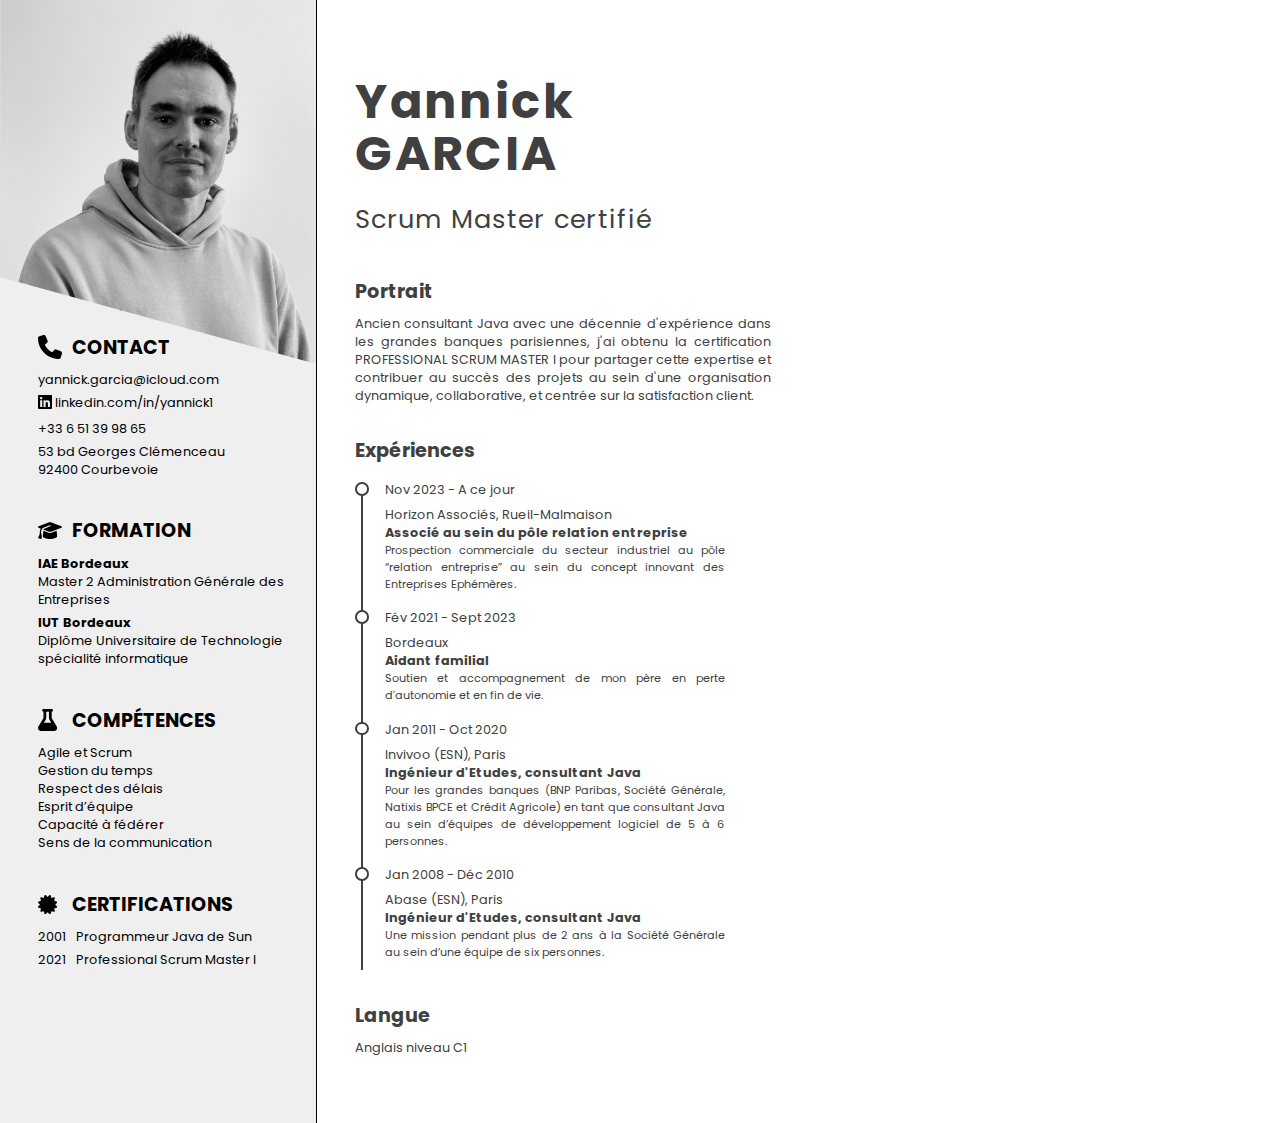
==== index.html @ c3a0c158 "first commit" ====
<!DOCTYPE html>
<html lang="en">
  <head>
    <meta charset="UTF-8" />
    <meta name="viewport" content="width=device-width, initial-scale=1.0" />
    <link rel="stylesheet" href="style.css" />
    <title>CV Yannick Garcia</title>
  </head>
  <!-- <body style="transform: scale(0.75);"> -->
  <body>
    <div class="container">
      <div class="page">
        <div class="left">
          <div class="photo">
            <img src="./assets/photo.jpeg" alt="" srcset="" />
            <div class="cache"></div>
          </div>
          <div class="summary">
            <div class="summary-overlay">
              <div class="left-block">
                <div class="left-title">
                  <div class="icon-title">
                    <svg xmlns="http://www.w3.org/2000/svg" viewBox="0 0 512 512">
                      <path
                        opacity="1"
                        d="m164.9 24.6c-7.7-18.6-28-28.5-47.4-23.2l-88 24c-17.4 4.8-29.5 20.6-29.5 38.6 0 247.4 200.6 448 448 448 18 0 33.8-12.1 38.6-29.5l24-88c5.3-19.4-4.6-39.7-23.2-47.4l-96-40c-16.3-6.8-35.2-2.1-46.3 11.6l-40.4 49.3c-70.4-33.3-127.4-90.3-160.7-160.7l49.3-40.3c13.7-11.2 18.4-30 11.6-46.3l-40-96z" />
                    </svg>
                  </div>
                  <div class="content">contact</div>
                </div>
                <div class="item">yannick.garcia@icloud.com</div>
                <div class="item space"></div>
                <div class="item with-icon">
                  <div>
                    <svg xmlns="http://www.w3.org/2000/svg" height="16" width="14" viewBox="0 0 448 512">
                      <path
                        opacity="1"
                        d="m416 32h-384.1c-17.6 0-31.9 14.5-31.9 32.3v383.4c0 17.8 14.3 32.3 31.9 32.3h384.1c17.6 0 32-14.5 32-32.3v-383.4c0-17.8-14.4-32.3-32-32.3zm-280.6 384h-66.4v-213.8h66.5v213.8zm-33.2-243c-21.3 0-38.5-17.3-38.5-38.5s17.2-38.5 38.5-38.5c21.2 0 38.5 17.3 38.5 38.5 0 21.3-17.2 38.5-38.5 38.5zm282.1 243h-66.4v-104c0-24.8-.5-56.7-34.5-56.7-34.6 0-39.9 27-39.9 54.9v105.8h-66.4v-213.8h63.7v29.2h.9c8.9-16.8 30.6-34.5 62.9-34.5 67.2 0 79.7 44.3 79.7 101.9z" />
                    </svg>
                  </div>
                  <div class="flex-align-self-start">&thinsp;linkedin.com/in/yannick1</div>
                </div>
                <div class="item space"></div>
                <div class="item">+33 6 51 39 98 65</div>
                <div class="item space"></div>
                <div class="item">53 bd Georges Clémenceau<br />92400 Courbevoie</div>
              </div>
              <div class="left-block">
                <div class="left-title">
                  <div class="icon-title">
                    <svg xmlns="http://www.w3.org/2000/svg" viewBox="0 0 640 512">
                      <path
                        opacity="1"
                        d="m320 32c-8.1 0-16.1 1.4-23.7 4.1l-280.5 101.3c-9.5 3.5-15.8 12.5-15.8 22.6s6.3 19.1 15.8 22.6l57.9 20.9c-16.4 25.8-25.7 56.3-25.7 88.4v28.1c0 28.4-10.8 57.7-22.3 80.8-6.5 13-13.9 25.8-22.5 37.6-3.2 4.3-4.1 9.9-2.3 15s6 8.9 11.2 10.2l64 16c4.2 1.1 8.7.3 12.4-2s6.3-6.1 7.1-10.4c8.6-42.8 4.3-81.2-2.1-108.7-3.2-14.2-7.5-28.7-13.5-42v-24.6c0-30.2 10.2-58.7 27.9-81.5 12.9-15.5 29.6-28 49.2-35.7l157-61.7c8.2-3.2 17.5.8 20.7 9s-.8 17.5-9 20.7l-157 61.7c-12.4 4.9-23.3 12.4-32.2 21.6l159.6 57.6c7.6 2.7 15.6 4.1 23.7 4.1s16.1-1.4 23.7-4.1l280.6-101c9.5-3.4 15.8-12.5 15.8-22.6s-6.3-19.1-15.8-22.6l-280.5-101.3c-7.6-2.7-15.6-4.1-23.7-4.1zm-192 376c0 35.3 86 72 192 72s192-36.7 192-72l-15.3-145.4-142.2 51.4c-11.1 4-22.8 6-34.5 6s-23.5-2-34.5-6l-142.2-51.4z" />
                    </svg>
                  </div>
                  <div class="content">formation</div>
                </div>
                <div class="title-item">IAE Bordeaux</div>
                <div class="item">Master 2 Administration Générale des Entreprises</div>
                <div class="item space"></div>
                <div class="title-item">IUT Bordeaux</div>
                <div class="item">Diplôme Universitaire de Technologie spécialité informatique</div>
              </div>
              <div class="left-block">
                <div class="left-title">
                  <div class="icon-title">
                    <svg xmlns="http://www.w3.org/2000/svg" viewBox="0 0 448 512">
                      <path
                        opacity="1"
                        d="M288 0H160 128C110.3 0 96 14.3 96 32s14.3 32 32 32V196.8c0 11.8-3.3 23.5-9.5 33.5L10.3 406.2C3.6 417.2 0 429.7 0 442.6C0 480.9 31.1 512 69.4 512H378.6c38.3 0 69.4-31.1 69.4-69.4c0-12.8-3.6-25.4-10.3-36.4L329.5 230.4c-6.2-10.1-9.5-21.7-9.5-33.5V64c17.7 0 32-14.3 32-32s-14.3-32-32-32H288zM192 196.8V64h64V196.8c0 23.7 6.6 46.9 19 67.1L309.5 320h-171L173 263.9c12.4-20.2 19-43.4 19-67.1z" />
                    </svg>
                  </div>
                  <div class="content">compétences</div>
                </div>
                <div class="item">Agile et Scrum</div>
                <div class="item">Gestion du temps</div>
                <div class="item">Respect des délais</div>
                <div class="item">Esprit d’équipe</div>
                <div class="item">Capacité à fédérer</div>
                <div class="item">Sens de la communication</div>
              </div>
              <div class="left-block">
                <div class="left-title">
                  <div class="icon-title">
                    <svg xmlns="http://www.w3.org/2000/svg" viewBox="0 0 512 512">
                      <path
                        opacity="1"
                        d="M211 7.3C205 1 196-1.4 187.6 .8s-14.9 8.9-17.1 17.3L154.7 80.6l-62-17.5c-8.4-2.4-17.4 0-23.5 6.1s-8.5 15.1-6.1 23.5l17.5 62L18.1 170.6c-8.4 2.1-15 8.7-17.3 17.1S1 205 7.3 211l46.2 45L7.3 301C1 307-1.4 316 .8 324.4s8.9 14.9 17.3 17.1l62.5 15.8-17.5 62c-2.4 8.4 0 17.4 6.1 23.5s15.1 8.5 23.5 6.1l62-17.5 15.8 62.5c2.1 8.4 8.7 15 17.1 17.3s17.3-.2 23.4-6.4l45-46.2 45 46.2c6.1 6.2 15 8.7 23.4 6.4s14.9-8.9 17.1-17.3l15.8-62.5 62 17.5c8.4 2.4 17.4 0 23.5-6.1s8.5-15.1 6.1-23.5l-17.5-62 62.5-15.8c8.4-2.1 15-8.7 17.3-17.1s-.2-17.4-6.4-23.4l-46.2-45 46.2-45c6.2-6.1 8.7-15 6.4-23.4s-8.9-14.9-17.3-17.1l-62.5-15.8 17.5-62c2.4-8.4 0-17.4-6.1-23.5s-15.1-8.5-23.5-6.1l-62 17.5L341.4 18.1c-2.1-8.4-8.7-15-17.1-17.3S307 1 301 7.3L256 53.5 211 7.3z" />
                    </svg>
                  </div>
                  <div class="content">certifications</div>
                </div>
                <div class="two-items">
                  <div class="item i1">2001</div>
                  <div class="item i2">Programmeur Java de Sun</div>
                </div>
                <div class="item space"></div>
                <div class="two-items">
                  <div class="item i1">2021</div>
                  <div class="item i2">Professional Scrum Master I</div>
                </div>
              </div>
            </div>
          </div>
        </div>
        <div class="right">
          <div class="espace-haut"></div>
          <div class="nom">Yannick<br />GARCIA</div>
          <div class="poste">Scrum Master certifié</div>
          <div class="espace-2"></div>
          <div class="right-titre">Portrait</div>
          <div class="right-content">Ancien consultant Java avec une décennie d'expérience dans les grandes banques parisiennes, j'ai obtenu la certification PROFESSIONAL SCRUM MASTER I pour partager cette expertise et contribuer au succès des projets au sein d'une organisation dynamique, collaborative, et centrée sur la satisfaction client.</div>
          <div class="espace-3"></div>
          <div class="right-titre">Expériences</div>
          <div class="">
            <div class="timeline__item">
              <span class="timeline__dot" id="b1"></span>
              <div>
                <div class="timeline__date">Nov 2023 - A ce jour</div>
                <div class="timeline__entreprise">Horizon Associés, Rueil-Malmaison</div>
                <div class="timeline__title">Associé au sein du pôle relation entreprise</div>
                <div class="timeline__item-body">
                  Prospection commerciale du secteur industriel au pôle “relation entreprise” au sein du concept innovant des Entreprises Ephémères.
                </div>
                <div class="espace-5"></div>
              </div>
            </div>
            <div class="timeline__item">
              <span class="timeline__dot"></span>
              <div>
                <div class="timeline__date">Fév 2021 - Sept 2023</div>
                <div class="timeline__entreprise">Bordeaux</div>
                <div class="timeline__title">Aidant familial</div>
                <div class="timeline__item-body">
                  Soutien et accompagnement de mon père en perte d'autonomie et en fin de vie.
                </div>
                <div class="espace-5"></div>
              </div>
            </div>
            <div class="timeline__item">
              <span class="timeline__dot"></span>
              <div>
                <div class="timeline__date">Jan 2011 - Oct 2020</div>
                <div class="timeline__entreprise">Invivoo (ESN), Paris</div>
                <div class="timeline__title">Ingénieur d'Etudes, consultant Java</div>
                <div class="timeline__item-body">
                  Pour les grandes banques (BNP Paribas, Société Générale, Natixis BPCE et Crédit
                  Agricole) en tant que consultant Java au sein d’équipes de développement logiciel de 5 à 6 personnes.</div>
                <div class="espace-5"></div>
              </div>
            </div>
            <div class="timeline__item">
              <span class="timeline__dot"></span>
              <div>
                <div class="timeline__date">Jan 2008 - Déc 2010</div>
                <div class="timeline__entreprise">Abase (ESN), Paris</div>
                <div class="timeline__title">Ingénieur d'Etudes, consultant Java</div>
                <div class="timeline__item-body">
                  Une mission pendant plus de 2 ans à la Société Générale au sein d’une équipe de six personnes.</div>
                <div class="espace-5"></div>
              </div>
            </div>
          </div>
          <div class="espace-4"></div>
          <div class="right-titre">Langue</div>
          <div class="right-content">Anglais niveau C1</div>
          <div class="espace-bas"></div>
        </div>
      </div>
    </div>
  </body>
</html>
---- style.css ----
@font-face {
  font-family: "PoppinsB";
  src: url("./assets/Poppins/Poppins-Bold.ttf") format("truetype");
  font-weight: bold;
  font-style: normal;
}

@font-face {
  font-family: "PoppinsR";
  src: url("./assets/Poppins/Poppins-Regular.ttf") format("truetype");
  font-weight: normal;
  font-style: normal;
}

@font-face {
  font-family: "PoppinsI";
  src: url("./assets/Poppins/Poppins-Italic.ttf") format("truetype");
  font-weight: normal;
  font-style: italic;
}

body {
  margin: 0;
  width: 21cm;
  height: 29.7cm;
}

.container {
  display: grid;
  place-content: center;
  background-color: black;
}

.page {
  height: 29.7cm;
  width: 21cm;
  background-color: white;
  display: grid;
  grid-template-columns: 40% 60%;
}

.left {
  background-color: #efefef;
  display: flex;
  flex-direction: column;
  border-right: 1px solid black;;
}

.photo {
  position: relative;
}

.photo img {
  width: 100%;
  height: 100%;
}

.photo .cache {
  position: absolute;
  top: 0;
  left: 0;
  width: 100%;
  height: 100%;
  z-index: 2;
  clip-path: polygon(0 76%, 0% 100%, 100% 100%);
  background-color: #efefef;
  transform: translateY(1px);
}

.summary {
  position: relative;
  height: 100%;
  background-color: #efefef;
}

.summary-overlay {
    position: absolute;
    background-color: transparent;
    color: black;
    display: flex;
    flex-direction: column;
    margin-left: 1cm;
    top: -.8cm;
    overflow: visible;
    z-index: 3;
}

.left-block {
  font-family: "PoppinsR";
  margin-bottom: 1cm;
}

.left-block .item {
  font-size: 0.8rem;
}

.left-block .item.space {
  height: 0.3rem;
}

.left-block .with-icon {
  display: flex;
  align-items: center;
}

.left-title {
  display: flex;
  align-items: center;
  margin-bottom: .25cm;
}

.icon-title {
  display: flex;
  align-items: center;
  width: .9cm;
}

.icon-title svg {
  width: 1.5rem;
}

.left-title .content {
  font-size: 1.2rem;;
  flex-grow: 1;
  font-family: "PoppinsB";
  text-transform: uppercase;
}

.flex-align-self-start {
  align-self: flex-start;
}

.title-item {
  font-family: "PoppinsB";
  font-size: 0.8rem;
}

.left-block .two-items {
  display: flex;
}

.left-block .two-items .i1 {
  width: 1cm;
}

.left-block .two-items .i2 {
  flex-grow: 1;
}

.summary-overlay .left-block:nth-child(3) svg,
.summary-overlay .left-block:nth-child(4) svg {
    width: 1.2rem;
}

.right {
  margin-left: 1cm;
  color: #404040;
}

.espace-haut {
  margin-block: 2cm;
}

.nom {
  font-family: "PoppinsB";
  font-size: 3rem;
  letter-spacing: 0.05em;
  line-height: 1.1;
}

.poste {
  font-family: "PoppinsR";
  font-size: 1.6rem;
  margin-block: .5cm;
  letter-spacing: 0.05em;
}

.espace-2 {
  margin-block: 1cm;
}

.espace-3 {
  margin-block: 0cm;
}

.right-titre {
  margin-block: .25cm;
  font-family: "PoppinsB";
  font-size: 1.2rem;
}

.right-content {
  font-family: "PoppinsR";
  font-size: .8rem;
  text-align: justify;
  max-width: 11cm;
}

.espace-3 {
  margin-block: .8cm;
}

.espace-4 {
  margin-block: .8cm;
}

.timeline {
  margin: auto;
  padding: 0 1.5em;
  width: 100%;
  max-width: 36em;
}

.timeline__item {
  position: relative;
}

.timeline__date {
  font-size: .8rem;
  line-height: 2rem;
}

.timeline__dot {
  background-color: white;
  border: 2px solid currentColor; 
  border-radius: 50%;
  display: inline-block;
  flex-shrink: 0;
  margin-block-start: 0.5rem;
  margin-inline-end: 1em;
  position: relative;
  width: 0.6rem;
  height: 0.6rem;
}

.timeline__item {
  font-family: "PoppinsR";
  display: flex;
}

.timeline__item:not(:last-child):before {
  background-color: currentColor;
  content: "";
  display: block;
  position: absolute;
  top: 1em;
  left: .34rem;
  width: 0.125rem;
  height: 100%;
}

.timeline__item:last-child:before {
  background-color: currentColor;
  content: "";
  display: block;
  position: absolute;
  top: 1em;
  left: .34rem;
  width: 0.125em;
  height: 85%;
}

.timeline__item-body {
  font-family: "PoppinsR";
  font-size: .7em;
  text-align: justify;
  max-width: 9cm;
}

.timeline__title {
  font-family: "PoppinsB";
  font-size: .8em;
}

.timeline__entreprise {
  font-size: .8rem;
}

.timeline__item-body--expanded {
  height: auto;
}

.espace-5 {
  margin-block-end: .25cm;
}

@print {
  #b1
}
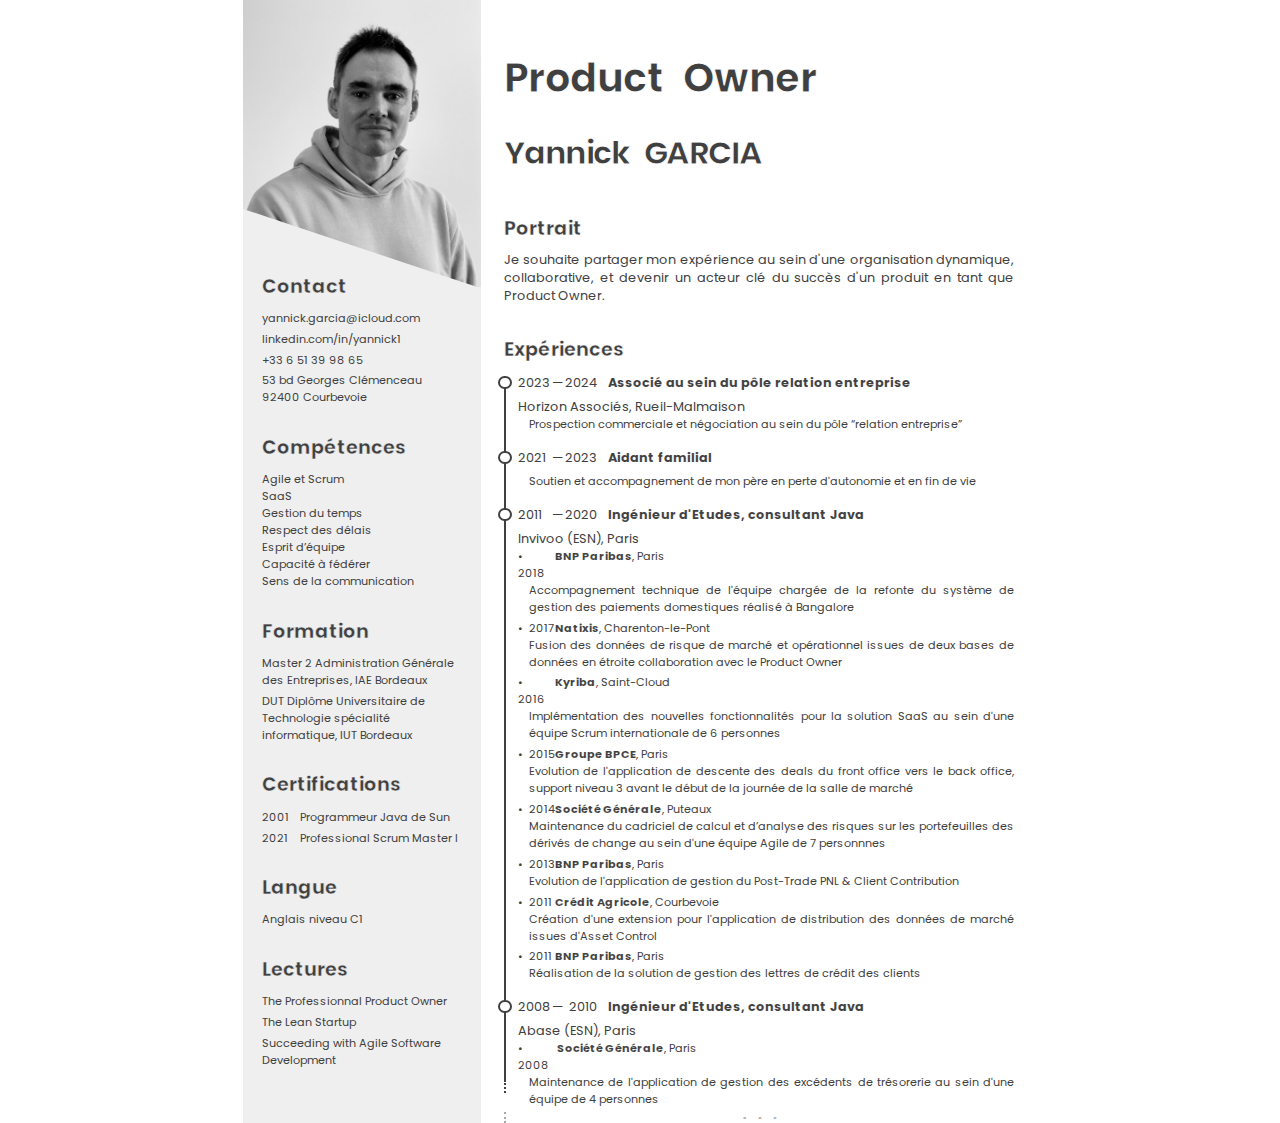
==== commit a6c2daf5: "po" ====
--- a/index.html
+++ b/index.html
@@ -3,8 +3,8 @@
   <head>
     <meta charset="UTF-8" />
     <meta name="viewport" content="width=device-width, initial-scale=1.0" />
-    <link rel="stylesheet" href="style.css" />
-    <title>CV Yannick Garcia</title>
+    <link rel="stylesheet" href="style2.css" />
+    <title>Yannick Garcia | Product Owner</title>
   </head>
   <!-- <body style="transform: scale(0.75);"> -->
   <body>
@@ -12,33 +12,36 @@
       <div class="page">
         <div class="left">
           <div class="photo">
-            <img src="./assets/photo.jpeg" alt="" srcset="" />
-            <div class="cache"></div>
+            <div class="photo-overlay">
+              <img src="./assets/photo.jpeg" alt="" srcset="" />
+              <div class="cache"></div>
+            </div>
           </div>
           <div class="summary">
             <div class="summary-overlay">
               <div class="left-block">
                 <div class="left-title">
-                  <div class="icon-title">
+                  <!-- <div class="icon-title">
                     <svg xmlns="http://www.w3.org/2000/svg" viewBox="0 0 512 512">
                       <path
                         opacity="1"
                         d="m164.9 24.6c-7.7-18.6-28-28.5-47.4-23.2l-88 24c-17.4 4.8-29.5 20.6-29.5 38.6 0 247.4 200.6 448 448 448 18 0 33.8-12.1 38.6-29.5l24-88c5.3-19.4-4.6-39.7-23.2-47.4l-96-40c-16.3-6.8-35.2-2.1-46.3 11.6l-40.4 49.3c-70.4-33.3-127.4-90.3-160.7-160.7l49.3-40.3c13.7-11.2 18.4-30 11.6-46.3l-40-96z" />
                     </svg>
-                  </div>
+                  </div> -->
                   <div class="content">contact</div>
                 </div>
                 <div class="item">yannick.garcia@icloud.com</div>
                 <div class="item space"></div>
                 <div class="item with-icon">
-                  <div>
+                  <!-- <div>
                     <svg xmlns="http://www.w3.org/2000/svg" height="16" width="14" viewBox="0 0 448 512">
                       <path
                         opacity="1"
                         d="m416 32h-384.1c-17.6 0-31.9 14.5-31.9 32.3v383.4c0 17.8 14.3 32.3 31.9 32.3h384.1c17.6 0 32-14.5 32-32.3v-383.4c0-17.8-14.4-32.3-32-32.3zm-280.6 384h-66.4v-213.8h66.5v213.8zm-33.2-243c-21.3 0-38.5-17.3-38.5-38.5s17.2-38.5 38.5-38.5c21.2 0 38.5 17.3 38.5 38.5 0 21.3-17.2 38.5-38.5 38.5zm282.1 243h-66.4v-104c0-24.8-.5-56.7-34.5-56.7-34.6 0-39.9 27-39.9 54.9v105.8h-66.4v-213.8h63.7v29.2h.9c8.9-16.8 30.6-34.5 62.9-34.5 67.2 0 79.7 44.3 79.7 101.9z" />
                     </svg>
-                  </div>
-                  <div class="flex-align-self-start">&thinsp;linkedin.com/in/yannick1</div>
+                  </div> -->
+                  <!-- <div class="flex-align-self-start">&thinsp;linkedin.com/in/yannick1</div> -->
+                  <div class="item">linkedin.com/in/yannick1</div>
                 </div>
                 <div class="item space"></div>
                 <div class="item">+33 6 51 39 98 65</div>
@@ -47,33 +50,17 @@
               </div>
               <div class="left-block">
                 <div class="left-title">
-                  <div class="icon-title">
-                    <svg xmlns="http://www.w3.org/2000/svg" viewBox="0 0 640 512">
-                      <path
-                        opacity="1"
-                        d="m320 32c-8.1 0-16.1 1.4-23.7 4.1l-280.5 101.3c-9.5 3.5-15.8 12.5-15.8 22.6s6.3 19.1 15.8 22.6l57.9 20.9c-16.4 25.8-25.7 56.3-25.7 88.4v28.1c0 28.4-10.8 57.7-22.3 80.8-6.5 13-13.9 25.8-22.5 37.6-3.2 4.3-4.1 9.9-2.3 15s6 8.9 11.2 10.2l64 16c4.2 1.1 8.7.3 12.4-2s6.3-6.1 7.1-10.4c8.6-42.8 4.3-81.2-2.1-108.7-3.2-14.2-7.5-28.7-13.5-42v-24.6c0-30.2 10.2-58.7 27.9-81.5 12.9-15.5 29.6-28 49.2-35.7l157-61.7c8.2-3.2 17.5.8 20.7 9s-.8 17.5-9 20.7l-157 61.7c-12.4 4.9-23.3 12.4-32.2 21.6l159.6 57.6c7.6 2.7 15.6 4.1 23.7 4.1s16.1-1.4 23.7-4.1l280.6-101c9.5-3.4 15.8-12.5 15.8-22.6s-6.3-19.1-15.8-22.6l-280.5-101.3c-7.6-2.7-15.6-4.1-23.7-4.1zm-192 376c0 35.3 86 72 192 72s192-36.7 192-72l-15.3-145.4-142.2 51.4c-11.1 4-22.8 6-34.5 6s-23.5-2-34.5-6l-142.2-51.4z" />
-                    </svg>
-                  </div>
-                  <div class="content">formation</div>
-                </div>
-                <div class="title-item">IAE Bordeaux</div>
-                <div class="item">Master 2 Administration Générale des Entreprises</div>
-                <div class="item space"></div>
-                <div class="title-item">IUT Bordeaux</div>
-                <div class="item">Diplôme Universitaire de Technologie spécialité informatique</div>
-              </div>
-              <div class="left-block">
-                <div class="left-title">
-                  <div class="icon-title">
+                  <!-- <div class="icon-title">
                     <svg xmlns="http://www.w3.org/2000/svg" viewBox="0 0 448 512">
                       <path
                         opacity="1"
                         d="M288 0H160 128C110.3 0 96 14.3 96 32s14.3 32 32 32V196.8c0 11.8-3.3 23.5-9.5 33.5L10.3 406.2C3.6 417.2 0 429.7 0 442.6C0 480.9 31.1 512 69.4 512H378.6c38.3 0 69.4-31.1 69.4-69.4c0-12.8-3.6-25.4-10.3-36.4L329.5 230.4c-6.2-10.1-9.5-21.7-9.5-33.5V64c17.7 0 32-14.3 32-32s-14.3-32-32-32H288zM192 196.8V64h64V196.8c0 23.7 6.6 46.9 19 67.1L309.5 320h-171L173 263.9c12.4-20.2 19-43.4 19-67.1z" />
                     </svg>
-                  </div>
+                  </div> -->
                   <div class="content">compétences</div>
                 </div>
                 <div class="item">Agile et Scrum</div>
+                <div class="item">SaaS</div>
                 <div class="item">Gestion du temps</div>
                 <div class="item">Respect des délais</div>
                 <div class="item">Esprit d’équipe</div>
@@ -82,13 +69,28 @@
               </div>
               <div class="left-block">
                 <div class="left-title">
-                  <div class="icon-title">
+                  <!-- <div class="icon-title">
+                    <svg xmlns="http://www.w3.org/2000/svg" viewBox="0 0 640 512">
+                      <path
+                        opacity="1"
+                        d="m320 32c-8.1 0-16.1 1.4-23.7 4.1l-280.5 101.3c-9.5 3.5-15.8 12.5-15.8 22.6s6.3 19.1 15.8 22.6l57.9 20.9c-16.4 25.8-25.7 56.3-25.7 88.4v28.1c0 28.4-10.8 57.7-22.3 80.8-6.5 13-13.9 25.8-22.5 37.6-3.2 4.3-4.1 9.9-2.3 15s6 8.9 11.2 10.2l64 16c4.2 1.1 8.7.3 12.4-2s6.3-6.1 7.1-10.4c8.6-42.8 4.3-81.2-2.1-108.7-3.2-14.2-7.5-28.7-13.5-42v-24.6c0-30.2 10.2-58.7 27.9-81.5 12.9-15.5 29.6-28 49.2-35.7l157-61.7c8.2-3.2 17.5.8 20.7 9s-.8 17.5-9 20.7l-157 61.7c-12.4 4.9-23.3 12.4-32.2 21.6l159.6 57.6c7.6 2.7 15.6 4.1 23.7 4.1s16.1-1.4 23.7-4.1l280.6-101c9.5-3.4 15.8-12.5 15.8-22.6s-6.3-19.1-15.8-22.6l-280.5-101.3c-7.6-2.7-15.6-4.1-23.7-4.1zm-192 376c0 35.3 86 72 192 72s192-36.7 192-72l-15.3-145.4-142.2 51.4c-11.1 4-22.8 6-34.5 6s-23.5-2-34.5-6l-142.2-51.4z" />
+                    </svg>
+                  </div> -->
+                  <div class="content">formation</div>
+                </div>
+                <div class="item">Master 2 Administration Générale des Entreprises, IAE Bordeaux</div>
+                <div class="item space"></div>
+                <div class="item">DUT Diplôme Universitaire de Technologie spécialité informatique, IUT Bordeaux</div>
+              </div>
+              <div class="left-block">
+                <div class="left-title">
+                  <!-- <div class="icon-title">
                     <svg xmlns="http://www.w3.org/2000/svg" viewBox="0 0 512 512">
                       <path
                         opacity="1"
                         d="M211 7.3C205 1 196-1.4 187.6 .8s-14.9 8.9-17.1 17.3L154.7 80.6l-62-17.5c-8.4-2.4-17.4 0-23.5 6.1s-8.5 15.1-6.1 23.5l17.5 62L18.1 170.6c-8.4 2.1-15 8.7-17.3 17.1S1 205 7.3 211l46.2 45L7.3 301C1 307-1.4 316 .8 324.4s8.9 14.9 17.3 17.1l62.5 15.8-17.5 62c-2.4 8.4 0 17.4 6.1 23.5s15.1 8.5 23.5 6.1l62-17.5 15.8 62.5c2.1 8.4 8.7 15 17.1 17.3s17.3-.2 23.4-6.4l45-46.2 45 46.2c6.1 6.2 15 8.7 23.4 6.4s14.9-8.9 17.1-17.3l15.8-62.5 62 17.5c8.4 2.4 17.4 0 23.5-6.1s8.5-15.1 6.1-23.5l-17.5-62 62.5-15.8c8.4-2.1 15-8.7 17.3-17.1s-.2-17.4-6.4-23.4l-46.2-45 46.2-45c6.2-6.1 8.7-15 6.4-23.4s-8.9-14.9-17.3-17.1l-62.5-15.8 17.5-62c2.4-8.4 0-17.4-6.1-23.5s-15.1-8.5-23.5-6.1l-62 17.5L341.4 18.1c-2.1-8.4-8.7-15-17.1-17.3S307 1 301 7.3L256 53.5 211 7.3z" />
                     </svg>
-                  </div>
+                  </div> -->
                   <div class="content">certifications</div>
                 </div>
                 <div class="two-items">
@@ -101,39 +103,76 @@
                   <div class="item i2">Professional Scrum Master I</div>
                 </div>
               </div>
+              <div class="left-block">
+                <div class="left-title">
+                  <!-- <div class="icon-title">
+                    <svg viewBox="0 0 640 512" xmlns="http://www.w3.org/2000/svg">
+                      <path
+                        d="m0 128c0-35.3 28.7-64 64-64h192 48 16 256c35.3 0 64 28.7 64 64v256c0 35.3-28.7 64-64 64h-256-16-48-192c-35.3 0-64-28.7-64-64zm320 0v256h256v-256zm-141.7 47.9c-3.2-7.2-10.4-11.9-18.3-11.9s-15.1 4.7-18.3 11.9l-64 144c-4.5 10.1.1 21.9 10.2 26.4s21.9-.1 26.4-10.2l8.9-20.1h73.6l8.9 20.1c4.5 10.1 16.3 14.6 26.4 10.2s14.6-16.3 10.2-26.4zm-18.3 57.3 19 42.8h-38zm288-69.2c11 0 20 9 20 20v4h44 16c11 0 20 9 20 20s-9 20-20 20h-2l-1.6 4.5c-8.9 24.4-22.4 46.6-39.6 65.4.9.6 1.8 1.1 2.7 1.6l18.9 11.3c9.5 5.7 12.5 18 6.9 27.4s-18 12.5-27.4 6.9l-18.9-11.3c-4.5-2.7-8.8-5.5-13.1-8.5-10.6 7.5-21.9 14-34 19.4l-3.6 1.6c-10.1 4.5-21.9-.1-26.4-10.2s.1-21.9 10.2-26.4l3.6-1.6c6.4-2.9 12.6-6.1 18.5-9.8l-12.2-12.2c-7.8-7.8-7.8-20.5 0-28.3s20.5-7.8 28.3 0l14.6 14.6.5.5c12.4-13.1 22.5-28.3 29.8-45h-35.2-72c-11 0-20-9-20-20s9-20 20-20h52v-4c0-11 9-20 20-20z" />
+                    </svg>
+                  </div> -->
+                  <div class="content">Langue</div>
+                </div>
+                <div class="item">Anglais niveau C1</div>
+              </div>
+              <div class="left-block">
+                <div class="left-title">
+                  <!-- <div class="icon-title">
+                    <svg height="16" viewBox="0 0 448 512" xmlns="http://www.w3.org/2000/svg">
+                      <path
+                        d="m96 0c-53 0-96 43-96 96v320c0 53 43 96 96 96h288 32c17.7 0 32-14.3 32-32s-14.3-32-32-32v-64c17.7 0 32-14.3 32-32v-320c0-17.7-14.3-32-32-32h-32zm0 384h256v64h-256c-17.7 0-32-14.3-32-32s14.3-32 32-32zm32-240c0-8.8 7.2-16 16-16h192c8.8 0 16 7.2 16 16s-7.2 16-16 16h-192c-8.8 0-16-7.2-16-16zm16 48h192c8.8 0 16 7.2 16 16s-7.2 16-16 16h-192c-8.8 0-16-7.2-16-16s7.2-16 16-16z" />
+                    </svg>
+                  </div> -->
+                  <div class="content">Lectures</div>
+                </div>
+                <div class="item">The Professionnal Product Owner</div>
+                <div class="item space"></div>
+                <div class="item">The Lean Startup</div>
+                <div class="item space"></div>
+                <div class="item">Succeeding with Agile Software Development</div>
+              </div>
             </div>
           </div>
         </div>
         <div class="right">
-          <div class="espace-haut"></div>
-          <div class="nom">Yannick<br />GARCIA</div>
-          <div class="poste">Scrum Master certifié</div>
+          <div class="espace-haut_po"></div>
+          <div class="poste">Product&ensp;Owner</div>
+          <div class="nom">Yannick&ensp;GARCIA</div>
           <div class="espace-2"></div>
           <div class="right-titre">Portrait</div>
-          <div class="right-content">Ancien consultant Java avec une décennie d'expérience dans les grandes banques parisiennes, j'ai obtenu la certification PROFESSIONAL SCRUM MASTER I pour partager cette expertise et contribuer au succès des projets au sein d'une organisation dynamique, collaborative, et centrée sur la satisfaction client.</div>
+          <div class="right-content">Je souhaite partager mon expérience au sein d'une organisation dynamique, collaborative, et devenir un acteur clé du succès d'un produit en tant que Product Owner.</div>
           <div class="espace-3"></div>
-          <div class="right-titre">Expériences</div>
-          <div class="">
+          <div class="right-titre2">Expériences</div>
+          <div class="exp">
             <div class="timeline__item">
               <span class="timeline__dot" id="b1"></span>
               <div>
-                <div class="timeline__date">Nov 2023 - A ce jour</div>
+                <div class="timeline_title">
+                  <div class="timeline__date">
+                    <div class="main_date1">2023</div>
+                    <div class="main_date2">&mdash;</div>
+                    <div class="main_date3">2024</div>
+                  </div>
+                  <div class="timeline__job_title">Associé au sein du pôle relation entreprise</div>
+                </div>
                 <div class="timeline__entreprise">Horizon Associés, Rueil-Malmaison</div>
-                <div class="timeline__title">Associé au sein du pôle relation entreprise</div>
-                <div class="timeline__item-body">
-                  Prospection commerciale du secteur industriel au pôle “relation entreprise” au sein du concept innovant des Entreprises Ephémères.
-                </div>
+                <div class="timeline__item-body2">Prospection commerciale et négociation au sein du pôle “relation&nbsp;entreprise”</div>
                 <div class="espace-5"></div>
               </div>
             </div>
             <div class="timeline__item">
               <span class="timeline__dot"></span>
               <div>
-                <div class="timeline__date">Fév 2021 - Sept 2023</div>
-                <div class="timeline__entreprise">Bordeaux</div>
-                <div class="timeline__title">Aidant familial</div>
-                <div class="timeline__item-body">
-                  Soutien et accompagnement de mon père en perte d'autonomie et en fin de vie.
+                <div class="timeline_title">
+                  <div class="timeline__date">
+                    <div class="main_date1">2021</div>
+                    <div class="main_date2">&mdash;</div>
+                    <div class="main_date3">2023</div>
+                  </div>
+                  <div class="timeline__job_title">Aidant familial</div>
+                </div>
+                <div class="timeline__item-body2">
+                  Soutien et accompagnement de mon père en perte d'autonomie et en fin de vie
                 </div>
                 <div class="espace-5"></div>
               </div>
@@ -141,33 +180,118 @@
             <div class="timeline__item">
               <span class="timeline__dot"></span>
               <div>
-                <div class="timeline__date">Jan 2011 - Oct 2020</div>
+                <div class="timeline_title">
+                  <div class="timeline__date">
+                    <div class="main_date1">2011</div>
+                    <div class="main_date2">&mdash;</div>
+                    <div class="main_date3">2020</div>
+                  </div>
+                  <div class="timeline__job_title">Ingénieur d'Etudes, consultant Java</div>
+                </div>
                 <div class="timeline__entreprise">Invivoo (ESN), Paris</div>
-                <div class="timeline__title">Ingénieur d'Etudes, consultant Java</div>
-                <div class="timeline__item-body">
-                  Pour les grandes banques (BNP Paribas, Société Générale, Natixis BPCE et Crédit
-                  Agricole) en tant que consultant Java au sein d’équipes de développement logiciel de 5 à 6 personnes.</div>
+                <div class="timeline__item-list">
+                  <div class="timeline__item-list-item">
+                    <div class="item-date">
+                      <div class="item_date1">&bull;&ensp;2018</div>
+                    </div>
+                    <div class="timeline__item-list-item0">BNP Paribas<span class="light">, Paris</span></div>
+                  </div>
+                  <div class="timeline__item-body2">Accompagnement technique de l'équipe chargée de la refonte du système de gestion des paiements domestiques réalisé à Bangalore</div>
+
+                  <div class="timeline__item-list-item">
+                    <div class="item-date">
+                      <div class="item_date1">&bull;&ensp;2017</div>
+                    </div>
+                    <div class="timeline__item-list-item0">Natixis<span class="light">, Charenton-le-Pont</span></div>
+                  </div>
+                  <div class="timeline__item-body2">Fusion des données de risque de marché et opérationnel issues de deux bases de données en étroite collaboration avec le Product Owner</div>
+
+                  <div class="timeline__item-list-item">
+                    <div class="item-date">
+                      <div class="item_date1">&bull;&ensp;2016</div>
+                    </div>
+                    <div class="timeline__item-list-item0">Kyriba<span class="light">, Saint-Cloud</span></div>
+                  </div>
+                  <div class="timeline__item-body2">
+                    Implémentation des nouvelles fonctionnalités pour la solution SaaS au sein d'une équipe Scrum internationale de 6 personnes
+                  </div>
+
+                  <div class="timeline__item-list-item">
+                    <div class="item-date">
+                      <div class="item_date1">&bull;&ensp;2015</div>
+                    </div>
+                    <div class="timeline__item-list-item0">Groupe BPCE<span class="light">, Paris</span></div>
+                  </div>
+                  <div class="timeline__item-body2">Evolution de l'application de descente des deals du front office vers le back office, support niveau 3 avant le début de la journée de la salle de marché</div>
+
+                  <div class="timeline__item-list-item">
+                    <div class="item-date">
+                      <div class="item_date1">&bull;&ensp;2014</div>
+                    </div>
+                    <div class="timeline__item-list-item0">Société Générale<span class="light">, Puteaux</span></div>
+                  </div>
+                  <div class="timeline__item-body2">Maintenance du cadriciel de calcul et d’analyse des risques sur les portefeuilles des dérivés de change au sein d'une équipe Agile de 7 personnnes</div>
+                  <div class="timeline__item-list-item">
+                    <div class="item-date">
+                      <div class="item_date1">&bull;&ensp;2013</div>
+                    </div>
+                    <div class="timeline__item-list-item0">BNP Paribas<span class="light">, Paris</span></div>
+                  </div>
+                  <div class="timeline__item-body2">Evolution de l'application de gestion du Post-Trade PNL & Client Contribution</div>
+
+                  <div class="timeline__item-list-item">
+                    <div class="item-date">
+                      <div class="item_date1">&bull;&ensp;2011</div>
+                    </div>
+                    <div class="timeline__item-list-item0">Crédit Agricole<span class="light">, Courbevoie</span></div>
+                  </div>
+                  <div class="timeline__item-body2">Création d'une extension pour l'application de distribution des données de marché issues d'Asset Control</div>
+
+                  <div class="timeline__item-list-item">
+                    <div class="item-date">
+                      <div class="item_date1">&bull;&ensp;2011</div>
+                    </div>
+                    <div class="timeline__item-list-item0">BNP Paribas<span class="light">, Paris</span></div>
+                  </div>
+                  <div class="timeline__item-body2">Réalisation de la solution de gestion des lettres de crédit des clients</div>
+                </div>
                 <div class="espace-5"></div>
               </div>
             </div>
+
             <div class="timeline__item">
               <span class="timeline__dot"></span>
               <div>
-                <div class="timeline__date">Jan 2008 - Déc 2010</div>
+                <div class="timeline_title">
+                  <div class="timeline__date">
+                    <div class="main_date1">2008</div>
+                    <div class="main_date2">&mdash;</div>
+                    <div class="main_date3">2010</div>
+                  </div>
+                  <div class="timeline__job_title">Ingénieur d'Etudes, consultant Java</div>
+                </div>
                 <div class="timeline__entreprise">Abase (ESN), Paris</div>
-                <div class="timeline__title">Ingénieur d'Etudes, consultant Java</div>
-                <div class="timeline__item-body">
-                  Une mission pendant plus de 2 ans à la Société Générale au sein d’une équipe de six personnes.</div>
-                <div class="espace-5"></div>
-              </div>
-            </div>
-          </div>
-          <div class="espace-4"></div>
-          <div class="right-titre">Langue</div>
-          <div class="right-content">Anglais niveau C1</div>
-          <div class="espace-bas"></div>
+                <div class="timeline__item-list-item">
+                  <div class="item-date">
+                    <div class="item_date1">&bull;&ensp;2008</div>
+                  </div>
+                  <div class="timeline__item-list-item0">&thinsp;Société Générale<span class="light">, Paris</span></div>
+                </div>
+                <div class="timeline__item-body2">Maintenance de l'application de gestion des excédents de trésorerie au sein d'une équipe de 4 personnes</div>
+                <!-- <div class="espace-5"></div> -->
+              </div>
+            </div>
+
+          </div>
+          <div class="espace-bas">
+            <!-- <div class=""></div> -->
+            <div class="petit_rond">&#x25E6;</div>
+            <div class="petit_rond">&#x25E6;</div>
+            <div class="petit_rond">&#x25E6;</div>
+            <!-- <div class=""></div> -->
+          </div>
         </div>
       </div>
     </div>
   </body>
-</html>+</html>
--- a/style2.css
+++ b/style2.css
@@ -0,0 +1,420 @@
+@font-face {
+  font-family: "PoppinsB";
+  src: url("./assets/Poppins/Poppins-Bold.ttf") format("truetype");
+  font-weight: bold;
+  font-style: normal;
+}
+
+@font-face {
+  font-family: "PoppinsR";
+  src: url("./assets/Poppins/Poppins-Regular.ttf") format("truetype");
+  font-weight: normal;
+  font-style: normal;
+}
+
+@font-face {
+  font-family: "PoppinsI";
+  src: url("./assets/Poppins/Poppins-Italic.ttf") format("truetype");
+  font-weight: normal;
+  font-style: italic;
+}
+
+body {
+  margin: 0;
+  padding: 0;
+  /* width: 100vw;
+  height: 100vh; */
+  background-color: white;
+  display: grid;
+  place-content: center;
+}
+
+.container {
+  margin: 0;
+  padding: 0;
+  display: grid;
+  place-content: center;
+  width: 21cm;
+  height: 29.7cm;
+}
+
+.page {
+  height: 29.7cm;
+  max-height: 29.7cm;
+  width: 21cm;
+  max-width: 21cm;
+  background-color: white;
+  color: #404040;
+  display: grid;
+  grid-template-columns: 63mm 147mm;
+}
+
+.left {
+  background-color: #efefef;
+  display: flex;
+  flex-direction: column;
+}
+
+.photo {
+  position: relative;
+  width: 63mm;
+  height: 113mm;
+  /* overflow: visible; */
+  overflow: clip;
+  /* border: 1px solid blue; */
+}
+
+.photo-overlay {
+  position: relative;
+  left: -4mm;
+  width: 67mm;
+  /* border: 1px solid red; */
+}
+
+.photo-overlay img {
+  width: 100%;
+  margin: auto;
+  /* object-fit: contain; */
+}
+
+.photo-overlay .cache {
+  position: absolute;
+  top: 0;
+  width: 100%;
+  height: 100%;
+  z-index: 2;
+  clip-path: polygon(0% 70%, 0 100%, 100% 100%, 100% 99%);
+  background-color: #efefef;
+}
+
+.summary {
+  position: relative;
+  height: 100%;
+}
+
+.summary-overlay {
+  position: absolute;
+  display: flex;
+  flex-direction: column;
+  margin-left: 0.5cm;
+  top: -10mm;
+  overflow: visible;
+  z-index: 3;
+}
+
+.left-block {
+  font-family: "PoppinsR";
+  margin-bottom: 7mm;
+}
+
+.left-block .item {
+  font-size: 0.7rem;
+  padding-right: 1rem;
+}
+
+.left-block .item.space {
+  height: 1mm;
+}
+
+.left-block .with-icon {
+  display: flex;
+  align-items: center;
+}
+
+.left-title {
+  display: flex;
+  align-items: center;
+  margin-bottom: 0.25cm;
+}
+
+.icon-title {
+  display: flex;
+  align-items: center;
+  width: 0.9cm;
+}
+
+.icon-title svg {
+  width: 1.5rem;
+  color: #404040;
+}
+
+.left-title .content {
+  font-size: 1.2rem;
+  flex-grow: 1;
+  font-family: "PoppinsB";
+  text-transform: capitalize;
+  -webkit-text-stroke: .5px #efefef;
+}
+
+.flex-align-self-start {
+  align-self: flex-start;
+}
+
+.title-item {
+  font-family: "PoppinsB";
+  font-size: 0.8rem;
+}
+
+.left-block .two-items {
+  display: flex;
+}
+
+.left-block .two-items .i1 {
+  width: 1cm;
+  padding-right: 0;
+}
+
+.left-block .two-items .i2 {
+  flex-grow: 1;
+}
+
+.summary-overlay .left-block:nth-child(3) svg,
+.summary-overlay .left-block:nth-child(4) svg {
+  width: 1.2rem;
+}
+
+.right {
+  margin-left: 6mm;
+  margin-right: 6mm;
+}
+
+.espace-haut {
+  margin-block: 10mm;
+}
+
+.espace-haut_po {
+  margin-top: 16mm;
+}
+
+.poste {
+  font-family: "PoppinsB";
+  font-size: 2.5rem;
+  margin-block: 0.5cm;
+  -webkit-text-stroke: 1px white;
+  line-height: 10mm;
+  letter-spacing: 0mm;
+}
+
+.nom {
+  font-family: "PoppinsB";
+  font-size: 2rem;
+  margin-top: 8mm;
+  letter-spacing: -.4mm;
+  -webkit-text-stroke: 1px white;
+}
+
+.espace-2 {
+  margin-block: 1cm;
+}
+
+.espace-3 {
+  margin-block: 0cm;
+}
+
+.right-titre {
+  margin-block: 2mm;
+  font-family: "PoppinsB";
+  font-size: 1.2rem;
+  text-transform: capitalize;
+  -webkit-text-stroke: .5px white;
+}
+
+.right-titre2 {
+  margin-block: 1mm;
+  font-family: "PoppinsB";
+  font-size: 1.2rem;
+  text-transform: capitalize;
+  -webkit-text-stroke: .5px white;
+}
+
+.right-content {
+  font-family: "PoppinsR";
+  font-size: 0.8rem;
+  text-align: justify;
+}
+
+.espace-3 {
+  margin-block: 0.8cm;
+}
+
+.espace-4 {
+  margin-block: 0.8cm;
+}
+
+.timeline {
+  margin: auto;
+  padding: 0 1.5em;
+  width: 100%;
+  max-width: 36em;
+}
+
+.timeline__dot {
+  background-color: white;
+  border: 2px solid currentColor;
+  border-radius: 50%;
+  display: inline-block;
+  flex-shrink: 0;
+  margin-block-start: 0.5rem;
+  position: relative;
+  width: 0.6rem;
+  height: 0.6rem;
+  left: -0.36rem;
+}
+
+.timeline__item {
+  position: relative;
+  font-family: "PoppinsR";
+  display: flex;
+}
+
+.timeline__item:not(:last-child):before {
+  background-color: currentColor;
+  content: "";
+  display: block;
+  position: absolute;
+  top: 1em;
+  width: 0.125rem;
+  height: 100%;
+}
+
+.timeline__item:last-child:before {
+  background-color: transparent;
+  content: "";
+  display: block;
+  position: absolute;
+  top: 1em;
+  width: 0.125em;
+  height: 19mm;
+  border-left: 2px solid currentColor;
+}
+
+.timeline__item:last-child:after {
+  background-color: transparent;
+  content: "";
+  display: block;
+  position: absolute;
+  top: calc(1em + 19mm);
+  width: 0.125em;
+  height: 3.5mm;
+  border-left: 2px dotted currentColor;
+}
+
+.timeline__item-body {
+  font-family: "PoppinsR";
+  font-size: 0.8rem;
+  text-align: justify;
+}
+
+.timeline_item_ {
+  width: 17cm;
+  margin-bottom: .5mm;
+}
+
+.timeline__item-list .timeline__item-body {
+  font-family: "PoppinsR";
+  font-size: 0.7rem;
+  text-align: justify;
+  margin-left: .3cm;
+}
+
+.timeline__item-list {
+  font-family: "PoppinsR";
+  font-size: 0.7em;
+  text-align: justify;
+}
+
+.timeline__item-list-item {
+  font-family: "PoppinsR";
+  font-size: .7rem;
+  text-align: justify;
+  display: flex;
+}
+
+.timeline__item-list-item0 {
+  /* margin-left: 0mm; */
+  font-family: "PoppinsB";
+  -webkit-text-stroke: .1px white;
+}
+
+.item-date {
+  display: flex;
+  justify-content: space-between;
+  width: 10mm;
+}
+
+.timeline__entreprise {
+  font-size: 0.8rem;
+}
+
+.timeline__item-body--expanded {
+  height: auto;
+}
+
+.espace-5 {
+  margin-block-end: 0.25cm;
+}
+
+.timeline_title {
+  display: flex;
+  align-items: center;
+}
+
+.timeline__job_title {
+  font-family: "PoppinsB";
+  font-size: 0.8em;
+  -webkit-text-stroke: .1px white;
+}
+
+.timeline__item-body2 {
+  font-family: "PoppinsR";
+  font-size: 0.7rem;
+  text-align: justify;
+  margin-left: .3cm;
+  margin-bottom: 1mm;
+}
+
+.light {
+  font-family: "PoppinsR";
+  -webkit-text-stroke: 0;
+}
+
+.timeline__date {
+  font-size: 0.8rem;
+  line-height: 1.9rem;
+  width: 24mm;
+  display: flex;
+}
+
+.main_date1 {
+  width: 9mm;
+}
+
+.main_date2 {
+  width: 3mm;
+  text-align: center;
+}
+
+.main_date3 {
+  width: 9mm;
+  text-align: right;
+}
+
+.espace-bas {
+  /* background-color: burlywood; */
+  margin-top: 0mm;
+  padding-left: 3mm;
+  border-left: 2px dotted #aaa;
+  /* height: 4mm; */
+  /* padding-top: 1mm; */
+  display: flex;
+  justify-content: center;
+}
+
+.petit_rond {
+  font-size: .6rem;
+  width: 4mm;
+}
+
+.exp {
+  /* background-color: blueviolet; */
+}